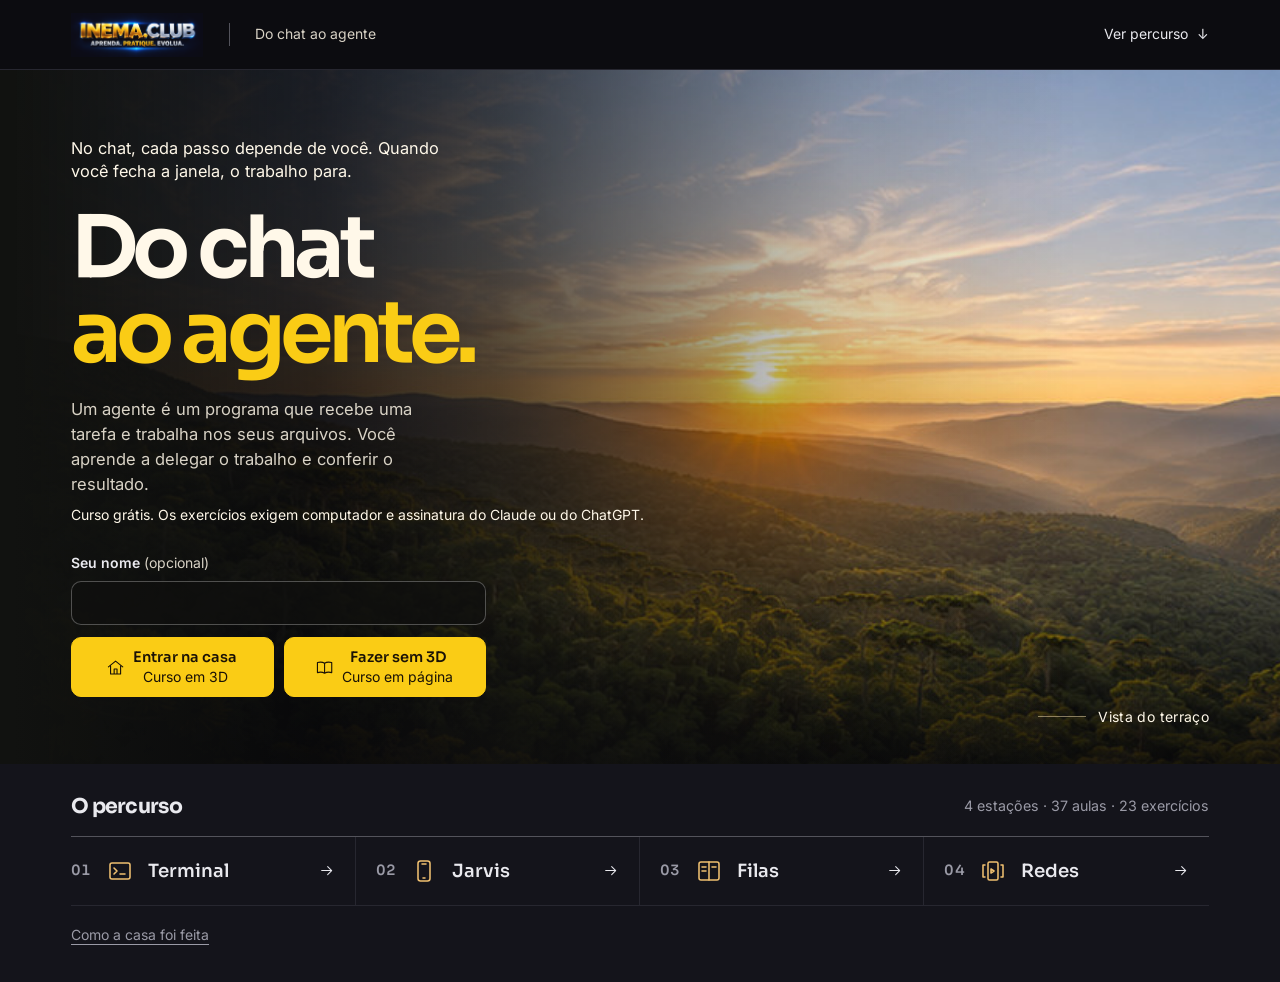
==== index.html @ ab0d3359 "feat: arckhe-do-chat-ao-agente-3d - Arckhé AI" ====
<!doctype html>
<html lang="pt-BR">
  <head>
    <meta charset="utf-8" />
    <meta name="viewport" content="width=device-width, initial-scale=1, viewport-fit=cover" />
    <meta
      name="description"
      content="Do chat ao agente. Estude e pratique em quatro estações numa casa de pedra e madeira na serra."
    />
    <title>Do chat ao agente 3D · INEMA.CLUB</title>
    <link rel="icon" href="./marca/logo-inema-club-quadrado.png" />
    <link rel="stylesheet" href="./src/estilo.css" />
    <script type="module" src="./src/principal.js"></script>
  </head>
  <body data-modo="entrada">
    <svg class="simbolos" aria-hidden="true" xmlns="http://www.w3.org/2000/svg">
      <symbol id="i-casa" viewBox="0 0 24 24"><path d="m2 11 10-8 10 8M5 10v11h14V10M10 21v-7h4v7" /></symbol>
      <symbol id="i-livro" viewBox="0 0 24 24">
        <path d="M12 6c-3-2-6-2-10-1v14c4-1 7-1 10 1 3-2 6-2 10-1V5c-4-1-7-1-10 1Zm0 0v14" />
      </symbol>
      <symbol id="i-mapa" viewBox="0 0 24 24">
        <path d="m2 5 7-2 6 3 7-2v15l-7 2-6-3-7 2V5Zm7-2v15m6-12v15" />
      </symbol>
      <symbol id="i-terminal" viewBox="0 0 24 24">
        <rect x="2" y="4" width="20" height="16" rx="2" />
        <path d="m6 9 3 3-3 3m6 0h5" />
      </symbol>
      <symbol id="i-jarvis" viewBox="0 0 24 24">
        <rect x="6" y="2" width="12" height="20" rx="2.5" />
        <path d="M10 5h4m-3 14h2" />
      </symbol>
      <symbol id="i-filas" viewBox="0 0 24 24">
        <rect x="2" y="3" width="20" height="18" rx="2" />
        <path d="M12 3v18M5 8h4m-4 4h4m6-4h4" />
      </symbol>
      <symbol id="i-redes" viewBox="0 0 24 24">
        <rect x="7" y="3" width="10" height="18" rx="1.5" />
        <path d="M4 6H2v12h2m16-12h2v12h-2m-10-8 3 2-3 2z" />
      </symbol>
      <symbol id="i-play" viewBox="0 0 24 24"><path d="m8 4 13 8-13 8z" /></symbol>
      <symbol id="i-seta" viewBox="0 0 24 24"><path d="M4 12h15m-6-6 6 6-6 6" /></symbol>
      <symbol id="i-fora" viewBox="0 0 24 24"><path d="M5 19 19 5M7 5h12v12" /></symbol>
      <symbol id="i-fechar" viewBox="0 0 24 24"><path d="m5 5 14 14M19 5 5 19" /></symbol>
    </svg>
    <a class="pular" href="#principal">Pular para o conteúdo</a>
    <header class="cabecalho">
      <div class="marca">
        <img src="./marca/logo-inema-club-horizontal.png" alt="INEMA.CLUB" /><span id="marca-titulo"
          >Do chat ao agente</span
        >
      </div>
      <nav aria-label="Navegação do curso">
        <a id="ver-percurso" href="#percurso">Ver percurso <span aria-hidden="true">↓</span></a>
        <button id="botao-modo" class="sutil" hidden></button>
        <button id="botao-mapa" hidden>
          <svg class="icone"><use href="#i-mapa" /></svg> Mapa<span class="extra"> do curso</span>
        </button>
      </nav>
    </header>
    <main id="principal" tabindex="-1">
      <section id="entrada" aria-labelledby="titulo-entrada">
        <div class="capa">
          <div class="vista" role="img" aria-label="Luz do fim da tarde sobre o vale da serra"></div>
          <div class="convite">
            <p class="promessa">No chat, cada passo depende de você. Quando você fecha a janela, o trabalho para.</p>
            <h1 id="titulo-entrada">Do chat<br /><em>ao agente.</em></h1>
            <p id="subtitulo">Um agente é um programa que recebe uma tarefa e trabalha nos seus arquivos. Você aprende a delegar o trabalho e conferir o resultado.</p>
            <p id="requisito">Curso grátis. Os exercícios exigem computador e assinatura do Claude ou do ChatGPT.</p>
            <form id="acesso">
              <label for="nome">Seu nome <span>(opcional)</span></label>
              <input id="nome" name="nome" maxlength="60" autocomplete="given-name" />
              <div class="entradas">
                <button class="forte" value="3d" aria-labelledby="entrar-nome" aria-describedby="entrar-modo" disabled>
                  <svg class="icone"><use href="#i-casa" /></svg> <span><span id="entrar-nome">Entrar na casa</span><small id="entrar-modo">Curso em 3D</small></span>
                </button>
                <button class="forte" value="sem-3d" aria-labelledby="ler-nome" aria-describedby="ler-modo" disabled>
                  <svg class="icone"><use href="#i-livro" /></svg> <span><span id="ler-nome">Fazer sem 3D</span><small id="ler-modo">Curso em página</small></span>
                </button>
              </div>
            </form>
          </div>
          <div class="legenda-vista"><span class="linha-sol" aria-hidden="true"></span>Vista do terraço</div>
        </div>
        <section id="percurso" class="percurso" aria-labelledby="titulo-percurso">
          <div class="titulo-percurso">
            <h2 id="titulo-percurso">O percurso</h2>
            <p id="inventario"></p>
          </div>
          <div id="indice-entrada" class="indice"></div>
          <a class="processo" href="./processo/">Como a casa foi feita</a>
        </section>
      </section>
      <section id="carga" aria-labelledby="titulo-carga" hidden>
        <h1 id="titulo-carga">Carregando a casa</h1>
        <progress id="medidor" max="100" value="0" aria-label="Carregamento da casa"></progress>
        <p id="percentual" role="status">0%</p>
        <button data-acao="leitura">Fazer sem 3D</button>
      </section>
      <section id="sala" aria-label="Casa na serra" hidden>
        <div id="cena"></div>
        <button id="marcador" data-acao="ir" hidden></button>
        <div class="hud-topo">
          <div class="placa" id="local">Sala</div>
          <button class="placa" data-acao="ajuda">Como se mover</button>
        </div>
        <div class="controles-sala">
          <div id="toque" aria-label="Controles de movimento">
            <button data-tecla="w" aria-label="Andar para a frente">↑</button>
            <button data-tecla="a" aria-label="Andar para a esquerda">←</button>
            <button data-tecla="s" aria-label="Andar para trás">↓</button>
            <button data-tecla="d" aria-label="Andar para a direita">→</button>
          </div>
          <div class="dock" id="dock">
            <div class="dock-texto">
              <span class="meta"></span><strong role="status"></strong><span class="dock-proxima" hidden></span><p class="fecho-longo" hidden></p>
            </div>
            <div class="dock-acoes"></div>
          </div>
        </div>
      </section>
      <section id="leitura" hidden aria-label="Curso sem 3D"></section>
      <p id="temporario" role="status" hidden>Seu progresso fica disponível enquanto esta página estiver aberta.</p>
      <div id="erro" role="alert" hidden>
        <p></p>
        <button onclick="location.reload()">Tentar de novo</button>
      </div>
      <noscript>Ative o JavaScript para abrir o curso e guardar os exercícios marcados.</noscript>
    </main>
    <dialog id="painel" aria-labelledby="titulo-painel">
      <div class="barra-painel">
        <span id="rotulo-painel"></span
        ><button id="fechar" aria-label="Fechar painel">
          <svg class="icone"><use href="#i-fechar" /></svg>
        </button>
        <p id="aviso-painel" role="status"></p>
      </div>
      <div id="corpo-painel"></div>
    </dialog>
    <div id="aviso" class="aviso" role="status" aria-live="polite"></div>
  </body>
</html>
---- src/estilo.css ----
@font-face {
  font-family: Sora;
  src: url('../assets/fontes/Sora.woff2') format('woff2');
  font-weight: 100 900;
  font-display: swap;
}
@font-face {
  font-family: Inter;
  src: url('../assets/fontes/Inter.woff2') format('woff2');
  font-weight: 100 900;
  font-display: swap;
}
:root {
  color-scheme: dark;
  --bg: #0c0c10;
  --bg2: #14141b;
  --card: #16161e;
  --line: #272730;
  --txt: #e9e9ee;
  --mut: #9a9aa6;
  --amb: #facc15;
  --mel: #f0c070;
  --tinta: #1a1206;
  --feito: #b8d9a9;
  --linha-forte: #53535b;
  --capa: #12120f;
  --claro: #fff8e9;
  --luz: #ffe7b3;
  --noite: #111210;
  --papel: #d8d2c5;
  --sombra: rgb(8 8 10 / 0.85);
  --fumaca: rgb(16 16 15 / 0.71);
  --nevoa: rgb(17 18 16 / 0.17);
  --janela: rgb(33 28 22 / 0.18);
  --bruma: rgb(254 232 183 / 0.48);
  --transparente: transparent;
  --bordo: rgb(255 255 255 / 0.27);
  --elevacao: rgb(0 0 0 / 0.4);
  --raio: 10px;
  --cartao: 14px;
  --tit: Sora, system-ui, sans-serif;
  --corpo: Inter, system-ui, sans-serif;
  --margem: clamp(20px, 5.55vw, 100px);
  --barra: 70px;
}
* {
  box-sizing: border-box;
}
[hidden] {
  display: none !important;
}
html {
  scroll-padding-top: calc(var(--barra) + 16px);
}
body {
  margin: 0;
  font: 400 16px/1.58 var(--corpo);
  color: var(--txt);
  background: var(--bg);
  overflow-wrap: anywhere;
}
body:has(dialog[open]) {
  overflow: hidden;
}
h1,
h2,
h3,
h4,
p,
ul,
ol,
figure {
  margin: 0;
}
h1,
h2,
h3,
h4,
strong {
  font-family: var(--tit);
}
h1,
h2,
h3,
h4 {
  line-height: 1.2;
  text-wrap: balance;
}
button,
input,
a {
  font: inherit;
}
button,
a {
  touch-action: manipulation;
}
button {
  display: inline-flex;
  align-items: center;
  justify-content: center;
  gap: 0.58em;
  min-height: 44px;
  padding: 0.62rem 1rem;
  background: var(--card);
  border: 1px solid var(--linha-forte);
  border-radius: var(--raio);
  color: var(--txt);
  cursor: pointer;
  font-size: 0.91rem;
  font-family: var(--tit);
  font-weight: 570;
  line-height: 1.28;
}
button:hover {
  background: var(--line);
  border-color: var(--mut);
}
button:disabled {
  opacity: 0.56;
  cursor: wait;
}
button.forte {
  background: var(--amb);
  border-color: var(--amb);
  color: var(--tinta);
}
button.forte:hover {
  background: var(--luz);
  border-color: var(--luz);
}
:where(button, a, input, summary, [tabindex]):focus-visible {
  outline: 3px solid var(--amb);
  outline-offset: 3px;
}
:where(main, h2)[tabindex='-1']:focus {
  outline: none;
}
a {
  color: var(--amb);
  text-underline-offset: 4px;
}
.icone {
  width: 1.18em;
  height: 1.18em;
  fill: none;
  stroke: currentColor;
  stroke-width: 1.55;
  stroke-linecap: round;
  stroke-linejoin: round;
  flex: none;
  vertical-align: -0.2em;
}
.simbolos {
  position: absolute;
  width: 0;
  height: 0;
  overflow: hidden;
}
.pular {
  position: fixed;
  top: -90px;
  left: 1rem;
  padding: 12px;
  background: var(--bg);
  z-index: 10;
}
.pular:focus {
  top: 6px;
}
.cabecalho {
  position: sticky;
  top: 0;
  z-index: 4;
  height: var(--barra);
  display: flex;
  align-items: center;
  justify-content: space-between;
  padding: 0 var(--margem);
  background: var(--bg);
  border-bottom: 1px solid var(--line);
  gap: 10px;
}
.marca,
nav {
  display: flex;
  align-items: center;
  gap: clamp(10px, 2vw, 30px);
}
.marca img {
  mix-blend-mode: screen;
  display: block;
  width: 132px;
  height: 44px;
  object-fit: contain;
}
.marca span {
  border-left: 1px solid var(--linha-forte);
  padding-left: clamp(12px, 2vw, 26px);
  color: var(--papel);
  font-size: 14px;
}
nav a {
  font-size: 14px;
  color: var(--txt);
  text-decoration: none;
  display: inline-flex;
  align-items: center;
  gap: 0.65em;
  min-height: 44px;
}
nav a:hover {
  text-decoration: underline;
}
.sutil {
  background: var(--transparente);
  border-color: var(--transparente);
  color: var(--mut);
}
.capa {
  position: relative;
  isolation: isolate;
  display: flex;
  align-items: center;
  min-height: clamp(580px, 73svh, 855px);
  overflow: hidden;
  background: var(--capa);
}
.vista {
  position: absolute;
  inset: 0;
  z-index: -2;
  background: var(--capa) url('../assets/ambiente/vale-panorama.jpg') 14% 54% / max(2350px, 215vw) auto no-repeat;
}
.capa:before {
  content: '';
  position: absolute;
  inset: 0;
  z-index: -1;
  background:
    linear-gradient(
      90deg,
      var(--noite) 1%,
      var(--sombra) 25%,
      var(--fumaca) 39%,
      var(--nevoa) 66%,
      var(--transparente) 84%
    ),
    linear-gradient(0deg, var(--sombra), var(--transparente) 25%);
}
.convite {
  padding: clamp(38px, 5.2vw, 85px) var(--margem);
  max-width: 780px;
}
.promessa {
  max-width: 37ch;
  color: var(--claro);
  font-size: clamp(1rem, 1.27vw, 1.27rem);
  line-height: 1.45;
  text-wrap: pretty;
}
h1 {
  font-size: clamp(4rem, 6.7vw, 6rem);
  font-weight: 650;
  letter-spacing: -0.065em;
  line-height: 0.99;
}
.convite h1 {
  margin: 22px 0;
  color: var(--claro);
}
.convite h1 em {
  color: var(--amb);
  font-style: normal;
}
#subtitulo {
  font-size: 1.03rem;
  color: var(--papel);
  max-width: 38ch;
  line-height: 1.5;
}
#requisito { margin-top: 8px; color: var(--claro); font-size: 14px; }
#acesso {
  margin-top: 26px;
  max-width: 415px;
}
label {
  display: block;
  font-size: 14px;
  font-weight: 600;
}
label span {
  color: var(--papel);
  font-weight: 400;
}
input {
  width: 100%;
  margin: 6px 0 12px;
  min-height: 44px;
  padding: 0.55em 0.8em;
  color: var(--claro);
  background: var(--fumaca);
  border: 1px solid var(--bordo);
  border-radius: var(--raio);
}
.entradas {
  display: grid;
  grid-template-columns: 1fr 1fr;
  gap: 10px;
}
.entradas button {
  min-height: 47px;
}
.legenda-vista {
  display: flex;
  align-items: center;
  gap: 12px;
  position: absolute;
  bottom: 36px;
  right: var(--margem);
  color: var(--claro);
  font-size: 14px;
  letter-spacing: 0.025em;
}
.linha-sol {
  width: 48px;
  height: 1px;
  background: var(--bruma);
}
.percurso {
  padding: 30px var(--margem) 35px;
  background: var(--bg2);
}
.titulo-percurso,
.indice button,
.linha-mapa,
.saida,
.video-convite,
.acoes-finais {
  display: flex;
  align-items: center;
  justify-content: space-between;
  gap: 16px;
}
.titulo-percurso {
  margin-bottom: 17px;
}
.titulo-percurso h2 {
  font-size: 1.28rem;
  letter-spacing: -0.035em;
}
.titulo-percurso p,
.meta,
.ordem,
.material p,
small,
.linha-mapa span,
.contagem {
  color: var(--mut);
  font-size: 0.89rem;
}
.indice {
  display: grid;
  grid-template-columns: repeat(4, 1fr);
  border-top: 1px solid var(--linha-forte);
  border-bottom: 1px solid var(--line);
}
.indice button {
  justify-content: flex-start;
  border: 0;
  border-right: 1px solid var(--line);
  border-radius: 0;
  min-height: 68px;
  background: var(--transparente);
  padding: 10px 20px;
}
.indice button:first-child {
  padding-left: 0;
}
.indice button:last-child {
  border-right: 0;
}
.indice button:hover {
  background: var(--card);
}
.indice button .icone:first-of-type {
  color: var(--mel);
  width: 24px;
  height: 24px;
}
.indice button .icone:last-child {
  margin-left: auto;
  width: 16px;
}
.indice strong {
  font-size: 1.14rem;
  font-weight: 560;
}
.ordem {
  font-variant-numeric: tabular-nums;
  letter-spacing: 0.03em;
}
#carga {
  width: min(440px, 100%);
  margin: 18vh auto;
  padding: 25px;
}
#carga h1 {
  font-size: 2.3rem;
}
progress {
  width: 100%;
  height: 5px;
  border: none;
  accent-color: var(--amb);
  margin-top: 26px;
}
#percentual {
  margin: 8px 0 24px;
}
#sala {
  height: calc(100svh - var(--barra));
  min-height: 0;
  height: calc(100dvh - var(--barra));
  position: relative;
  isolation: isolate;
  background: var(--capa);
}
#cena,
#cena canvas {
  display: block;
  width: 100%;
  height: 100%;
}
#cena canvas {
  touch-action: none;
  cursor: default;
}
#cena canvas.interativo { cursor: pointer; }
#cena canvas:active {
  cursor: grabbing;
}
#cena canvas:focus { outline: none; }
#cena canvas.foco-tab:focus { outline: 3px solid var(--amb); outline-offset: -4px; }
.hud-topo {
  position: absolute;
  left: 3vw;
  right: 3vw;
  top: 18px;
  display: flex;
  justify-content: space-between;
  align-items: start;
  pointer-events: none;
}
.placa {
  color: var(--claro);
  background: var(--sombra);
  border: 1px solid var(--bordo);
  border-radius: var(--raio);
  font-size: 14px;
  padding: 8px 13px;
  pointer-events: auto;
}
.controles-sala {
  position: absolute;
  inset: auto max(12px, env(safe-area-inset-right)) max(12px, env(safe-area-inset-bottom)) max(12px, env(safe-area-inset-left));
  display: grid;
  gap: 8px;
  align-items: end;
  pointer-events: none;
}
.dock {
  justify-self: center;
  display: flex;
  align-items: center;
  gap: 18px;
  max-width: 100%;
  padding: 10px 14px;
  border: 1px solid var(--bordo);
  border-radius: var(--cartao);
  background: var(--sombra);
  color: var(--claro);
  pointer-events: auto;
}
.dock-texto { min-width: 0; max-width: 55ch; }
.dock .meta, .dock strong { display: block; }
.dock .meta, .fecho-longo { color: var(--papel); font-size: 14px; }
.dock strong { font-weight: 540; line-height: 1.38; }
.dock-acoes { display: flex; align-items: center; flex-wrap: wrap; gap: 6px; }
#toque {
  display: none;
  justify-self: start;
  grid-template-columns: repeat(3, 44px);
  gap: 3px;
  pointer-events: auto;
}
#marcador {
  min-height: 30px;
  border: 1px solid var(--bordo);
  gap: 0;
  position: absolute;
  top: 0;
  left: 0;
  white-space: nowrap;
  width: max-content;
  color: var(--luz);
  background: var(--sombra);
  border-radius: var(--raio);
  font: 500 14px var(--corpo);
  padding: 5px 10px;
}
#marcador::before {
  content: '';
  display: inline-block;
  width: 7px; height: 7px; margin-right: 7px; border-radius: 100%;
  background: var(--mel); box-shadow: 0 0 8px var(--mel);
}
#marcador[data-direcao="esquerda"]::before,
#marcador[data-direcao="direita"]::before {
  border-radius: 0;
  clip-path: polygon(100% 0, 100% 100%, 0 50%);
}
#marcador[data-direcao="direita"]::before { transform: rotate(180deg); }
#toque button {
  font: 500 20px/1 var(--corpo);
  background: var(--sombra);
  color: var(--claro);
  padding: 0;
  touch-action: none;
}
#toque button:first-child {
  grid-column: 2;
}
#toque button:nth-child(2) {
  grid-column: 1;
}
@media (any-pointer: coarse), (max-width: 620px), (max-width: 820px) and (max-height: 500px) {
  #toque {
    display: grid;
  }
}
dialog {
  position: fixed;
  inset: 0 0 0 auto;
  margin: 0;
  padding: 0;
  border: 0;
  border-left: 1px solid var(--linha-forte);
  width: min(690px, 100%);
  max-width: 100%;
  height: 100dvh;
  scrollbar-gutter: stable;
  max-height: 100dvh;
  background: var(--bg2);
  color: var(--txt);
  overscroll-behavior: contain;
}
dialog::backdrop {
  background: var(--fumaca);
}
.barra-painel {
  position: sticky;
  top: 0;
  z-index: 1;
  display: flex;
  align-items: center;
  justify-content: space-between;
  padding: 9px clamp(18px, 3.4vw, 52px);
  background: var(--bg2);
  border-bottom: 1px solid var(--line);
  font-size: 14px;
  color: var(--mut);
}
.barra-painel button {
  width: 44px;
  padding: 0;
  border-color: var(--line);
}
#corpo-painel {
  padding: clamp(22px, 4vw, 54px) clamp(20px, 3.6vw, 54px) 72px;
}
#corpo-painel h2,
.capitulo h2 {
  font-size: clamp(2rem, 3.2vw, 3.35rem);
  line-height: 1.08;
  letter-spacing: -0.045em;
}
#corpo-painel h2 + p,
.capitulo h2 + p {
  margin-top: 18px;
}
#corpo-painel h3,
.capitulo h3 {
  font-size: 1.23rem;
  letter-spacing: -0.025em;
  margin-top: 28px;
  margin-bottom: 8px;
}
#corpo-painel h4,
.capitulo h4 {
  font-size: 1rem;
  margin: 20px 0 5px;
}
#corpo-painel p,
.capitulo p {
  max-width: 70ch;
}
.pagina-leitura {
  display: grid;
  grid-template-columns: minmax(175px, 235px) minmax(0, 740px);
  gap: clamp(32px, 7vw, 110px);
  max-width: 1230px;
  margin: auto;
  padding: 52px var(--margem);
}
.sumario {
  align-self: start;
  position: sticky;
  top: calc(var(--barra) + 30px);
  display: grid;
  justify-items: stretch;
  border-top: 2px solid var(--amb);
  padding-top: 18px;
}
.sumario h2 {
  font-size: 1.18rem;
}
.sumario p {
  color: var(--mut);
  font-size: 14px;
  margin: 5px 0 18px;
}
.sumario button {
  justify-content: flex-start;
  background: var(--transparente);
  border: 0;
  border-radius: 0;
  border-bottom: 1px solid var(--line);
  padding: 14px 2px;
}
.sumario button:hover {
  color: var(--amb);
}
.capitulo {
  scroll-margin-top: 14px;
  padding: 8px 0 52px;
  border-bottom: 1px solid var(--linha-forte);
}
.capitulo + .capitulo {
  padding-top: 52px;
}
.sequencia {
  display: flex;
  align-items: center;
  gap: 10px;
  color: var(--mel);
  margin-bottom: 14px;
}
.intro-leitura,
.entrada-est {
  font-size: 1.13rem;
  line-height: 1.62;
}
.contagem {
  margin-top: 14px;
}
.video {
  padding: 20px 0;
  margin: 26px 0;
  border-top: 1px solid var(--linha-forte);
  border-bottom: 1px solid var(--line);
}
.video .video-convite h3 {
  margin: 0.35rem 0 0;
}
.video button {
  flex: none;
}
video {
  display: block;
  width: 100%;
  aspect-ratio: 16/9;
  background: var(--bg);
  border-radius: var(--raio);
  margin-bottom: 12px;
}
.grupo-leitura {
  margin: 32px 0;
}
.grupo-leitura h3 small {
  font: 400 14px var(--corpo);
  margin-left: 0.45em;
}
details {
  border-bottom: 1px solid var(--line);
}
details:first-of-type {
  border-top: 1px solid var(--line);
}
summary {
  min-height: 54px;
  display: grid;
  grid-template-columns: 2ch 1fr auto 9px;
  gap: 12px;
  align-items: center;
  cursor: pointer;
  padding: 12px 3px;
  line-height: 1.45;
  font-weight: 540;
  list-style: none;
}
summary::-webkit-details-marker {
  display: none;
}
summary:after {
  content: '';
  width: 7px;
  height: 7px;
  border-right: 1.6px solid var(--mut);
  border-bottom: 1.6px solid var(--mut);
  transform: rotate(45deg);
  justify-self: end;
  margin-right: 2px;
}
details[open] > summary:after {
  transform: rotate(225deg);
}
summary:hover,
details[open] > summary {
  color: var(--claro);
  background: var(--card);
}
summary .ordem,
summary small {
  font-weight: 400;
}
.miolo {
  padding: 2px 10px 22px 30px;
}
.miolo p + p,
.miolo ol,
.miolo ul {
  margin: 12px 0;
}
.miolo :is(ol, ul) {
  padding-left: 1.4em;
}
.miolo li + li {
  margin-top: 0.35em;
}
.pronto {
  margin: 18px 0 16px;
  padding: 16px 18px;
  background: var(--card);
  border-radius: var(--raio);
}
.pronto h3,
.pronto h4,
.miolo .pronto h4,
#corpo-painel .pronto h3 {
  margin: 0 0 5px;
  color: var(--mel);
}
.miolo button[aria-pressed='true'] {
  color: var(--feito);
  border-color: var(--feito);
}
details:has([aria-pressed='true']) summary small {
  color: var(--feito);
}
.codigo {
  margin: 15px 0;
  padding: 12px;
  border-radius: var(--raio);
  background: var(--bg);
  border: 1px solid var(--line);
}
.codigo button {
  display: flex;
  margin-left: auto;
}
pre {
  max-width: 100%;
  overflow: auto;
  tab-size: 2;
  line-height: 1.5;
  margin: 8px 0 0;
  padding: 4px;
}
code {
  font:
    400 0.91em/1.5 ui-monospace,
    monospace;
  color: var(--luz);
  overflow-wrap: anywhere;
}
blockquote {
  margin: 16px 0;
  padding-left: 16px;
  border-left: 1px solid var(--mel);
  color: var(--papel);
}
.rolar-tabela {
  max-width: 100%;
  overflow: auto;
  margin: 14px 0;
}
table {
  border-collapse: collapse;
  font-size: 14px;
}
td,
th {
  border: 1px solid var(--linha-forte);
  padding: 6px 9px;
  text-align: left;
}
.externo {
  display: inline-flex;
  align-items: center;
  gap: 0.3rem;
  max-width: 100%;
  word-break: break-word;
}
.material {
  padding: 17px 0;
  border-bottom: 1px solid var(--line);
}
.material h4,
#corpo-painel .material h4,
.capitulo .material h4 {
  margin: 4px 0 6px;
}
.material p {
  font-size: 1rem;
}
.partidas {
  display: grid;
  gap: 0;
}
.partida {
  display: grid;
  grid-template-columns: minmax(0,1fr) auto;
  align-items: center;
  gap: 12px;
  padding: 14px 0;
  border-bottom: 1px solid var(--line);
}
.partida p { color: var(--papel); }
@media (max-width: 620px) {
  .partida { grid-template-columns: 1fr; justify-items: start; }
}
.acoes-finais {
  justify-content: start;
  flex-wrap: wrap;
  margin-top: 18px;
}
.retorno:not(:empty) {
  margin: 20px 0;
  color: var(--mel);
}
.planta {
  width: 100%;
  max-height: 215px;
  margin: 16px 0;
  background: var(--card);
  border-radius: var(--cartao);
}
.mapa-casa { background: var(--card); border-radius: var(--cartao); }
.mapa-casa .planta { margin: 0; max-height: 260px; display: block; }
.paredes-mapa { stroke: var(--papel); stroke-width: .1; fill: none; stroke-linejoin: round; }
.degraus-mapa { stroke-width: .055; }
.nome-terraco, .pin text { fill: var(--txt); font: 600 .79px var(--corpo); }
.pin circle { fill: var(--bg); stroke: var(--mut); stroke-width: .05; }
.pin.aceso circle { stroke: var(--feito); }
.voce { fill: var(--amb); stroke: var(--tinta); stroke-width: .085; }
.mapa-casa figcaption { padding: 4px 12px 10px; font-size: 14px; text-align: center; }
.mapa-casa i { display: inline-block; width: 9px; height: 9px; transform: rotate(45deg); background: var(--amb); }
.recomendada {
  font-weight: 600;
  color: var(--mel);
  margin: 12px 0;
}
.linha-mapa {
  display: grid;
  grid-template-columns: auto 1fr auto;
  padding: 15px 0;
  border-top: 1px solid var(--line);
}
#corpo-painel .linha-mapa h3,
#corpo-painel .saida h3 {
  margin: 0 0 3px;
}
.destino {
  outline: 1px solid var(--mel);
  outline-offset: 2px;
}
.saida {
  margin: 20px 0;
  padding: 18px;
  background: var(--card);
  border-radius: var(--cartao);
}
.fecho-vista {
  height: 150px;
  margin: 0 0 25px;
  background: url('../assets/ambiente/vale-panorama.jpg') 23% 56% / 165% auto;
  border-radius: var(--cartao);
}
#corpo-painel .pergunta {
  font-size: 1.65rem;
  color: var(--mel);
}
.pergunta ~ button {
  margin-top: 18px;
}
.aviso:not(:empty),
#temporario,
#erro {
  padding: 12px 18px;
  border: 1px solid var(--linha-forte);
  border-radius: var(--raio);
  background: var(--bg);
  color: var(--txt);
}
.aviso:not(:empty) {
  position: fixed;
  bottom: 106px;
  left: 50%;
  transform: translateX(-50%);
  z-index: 5;
  max-width: min(540px, 92vw);
  width: max-content;
}
#temporario,
#erro {
  margin: 16px var(--margem);
}
#erro button {
  margin-top: 10px;
}
.hud-topo { flex-wrap: wrap; row-gap: 4px; }
.hud-topo #temporario { width: 100%; margin: 0; font-size: 14px; }
@media (max-width: 820px) {
  .indice button {
    gap: 8px;
    padding: 10px;
  }
  .indice button .icone:last-child {
    display: none;
  }
  .pagina-leitura {
    gap: 32px;
    grid-template-columns: 150px minmax(0, 1fr);
    padding: 32px 22px;
  }
}
@media (max-width: 620px) {
  :root {
    --barra: 59px;
  }
  .cabecalho {
    padding: 0 15px;
  }
  .marca img {
    width: 102px;
    height: 37px;
  }
  .marca span,
  .extra {
    display: none;
  }
  nav {
    gap: 4px;
  }
  nav button {
    padding: 0.55em 0.65em;
  }
  .sutil {
    color: var(--txt);
  }
  .capa {
    min-height: 0;
    display: block;
  }
  .vista {
    background-size: 1600px auto;
    background-position: 31% 57%;
  }
  .capa:before {
    background:
      linear-gradient(0deg, var(--noite) 5%, var(--sombra) 41%, var(--fumaca) 63%, var(--nevoa) 92%),
      linear-gradient(90deg, var(--fumaca), var(--transparente) 90%);
  }
  .convite {
    padding: 74px 22px 23px;
    max-width: 100%;
  }
  .convite h1 {
    font-size: clamp(3.7rem, 13vw, 4.7rem);
    margin: 18px 0;
  }
  .promessa {
    max-width: 30ch;
  }
  .legenda-vista {
    top: 14px;
    bottom: auto;
    right: 20px;
    font-size: 14px;
  }
  .linha-sol {
    width: 23px;
  }
  #subtitulo {
    max-width: 35ch;
  }
  #acesso {
    margin-top: 22px;
  }
  .entradas {
    gap: 7px;
  }
  .entradas button {
    font-size: 14px;
    padding: 0.6em 0.28em;
    gap: 6px;
  }
  .percurso {
    padding: 20px;
  }
  .titulo-percurso {
    display: block;
  }
  .titulo-percurso p {
    margin-top: 4px;
  }
  .indice {
    grid-template-columns: repeat(2, 1fr);
  }
  .indice button {
    min-height: 49px;
    justify-content: flex-start;
    padding: 8px 4px !important;
    border: 0;
    border-bottom: 1px solid var(--line);
  }
  .indice strong {
    font-size: 1rem;
  }
  .hud-topo {
    left: 12px;
    right: 12px;
    top: 12px;
  }
  .pagina-leitura {
    display: block;
    padding: 24px 20px;
  }
  .sumario {
    display: none;
  }
  .video-convite,
  .saida {
    align-items: flex-start;
    flex-direction: column;
  }
  .capitulo + .capitulo {
    padding-top: 34px;
  }
  .miolo {
    padding: 0 2px 18px;
  }
  .linha-mapa {
    gap: 9px;
  }
  .linha-mapa button {
    padding: 8px;
  }
  summary {
    gap: 8px;
  }
}
@media (prefers-reduced-motion: no-preference) {
  button,
  a {
    transition:
      background-color 0.16s,
      color 0.16s,
      border-color 0.16s;
  }
  dialog[open] {
    animation: abrir 0.23s ease-out;
  }
  @keyframes abrir {
    from {
      transform: translateX(24px);
      opacity: 0.72;
    }
    to {
      transform: translateX(0);
      opacity: 1;
    }
  }
}
#aviso-painel:not(:empty) {
  grid-column: 1 / -1;
  padding: 6px 0 2px;
  color: var(--luz);
}
.barra-painel { display: grid; grid-template-columns: 1fr auto; padding: 8px 12px; }
.entradas small { display: block; color: inherit; font: 400 14px/1.4 var(--corpo); }
.ajuda-exercicio { margin: 12px 0; padding: 12px 16px; border: 1px solid var(--linha-forte); border-radius: var(--raio); }
.ajuda-exercicio strong { color: var(--mel); }
.ajuda-exercicio p { margin: 4px 0; }
button.termo {
  display: inline; min-height: 0; padding: 0; border: none; border-radius: 0;
  color: inherit; background: none; font: inherit; letter-spacing: inherit; line-height: inherit;
  text-decoration: underline dotted var(--mel); text-underline-offset: .16em;
  cursor: help;
}
.definicao {
  position: fixed; z-index: 9; width: max-content; max-width: min(32ch, calc(100vw - 16px));
  padding: 10px 14px; border-radius: var(--raio); border: 1px solid var(--mel);
  background: var(--card); color: var(--claro); font: 400 1rem/1.5 var(--corpo);
}
.rolar-tabela { min-width: 0; overflow-x: auto; }
.rolar-tabela table { min-width: 28rem; overflow-wrap: normal; word-break: normal; }
.rolar-tabela :is(a, code) { overflow-wrap: normal; word-break: normal; }
@media (max-width: 620px), (max-height: 500px) {
  .controles-sala { gap: 6px; }
  .dock { flex-direction: column; align-items: stretch; width: 100%; gap: 5px; padding: 8px 10px; }
  .fecho-longo { display: none; }
  .dock strong { font-size: 14px; }
  .dock-acoes { flex-wrap: nowrap; }
  .dock-acoes button { min-width: 0; min-height: 44px; padding: 4px 8px; font-size: 14px; }
}
@media (max-width: 620px) {
  #leitura .sumario { display: block; position: sticky; top: var(--barra); z-index: 1; border: 0; padding: 8px 0; background: var(--bg); }
  #leitura .capitulo { scroll-margin-top: 4rem; }
  #leitura .sumario h2, #leitura .sumario button { display: none; }
  #leitura .sumario p { margin: 0; color: var(--mel); }
}
@media (orientation: landscape) and (any-pointer: coarse), (orientation: landscape) and (max-width: 820px) and (max-height: 500px) {
  .controles-sala { grid-template-columns: auto minmax(0,1fr); }
  .dock { justify-self: end; width: fit-content; }
}
@media (orientation: landscape) and (max-height: 500px) {
  .dock, #toque button { background: var(--fumaca); }
}
@media (orientation: portrait) and (max-width: 620px) {
  #toque { gap: 0; margin-left: clamp(-6px, calc(env(safe-area-inset-left) - 12px), 0px); }
  #toque button {
    font-size: 16px;
    border: 4px solid transparent;
    background: var(--fumaca) padding-box;
  }
}
#passos { font-size: clamp(2.15rem, 4vw, 3.35rem); letter-spacing: -.04em; }
#passos + ol { margin: 1.5rem 0 2.5rem; padding-left: 1.4rem; }
#passos + ol li + li { margin-top: .65rem; }
.processo {
  display: inline-block;
  margin-top: 18px;
  color: var(--mut);
  font-size: 14px;
}

.dock-proxima { display: block; font-size: 14px; color: var(--mel); }
.dica-tabela { display: none; }

@media (any-pointer: coarse), (max-width: 620px), (max-width: 820px) and (max-height: 500px) {
  #marcador, button.termo, .externo, a.processo { min-height: 44px; }
  button.termo, a.processo { display: inline-flex; align-items: center; vertical-align: middle; }
}
@media (max-width: 480px) {
  .dica-tabela { display: block; color: var(--papel); font-size: 14px; }
}
@media (orientation: landscape) and (max-height: 500px) and (max-width: 940px) {
  :root { --barra: 46px; }
  .cabecalho { padding-inline: 16px; }
  .marca img { width: 98px; height: 32px; }
  .marca span { display: none; }
  .capa { min-height: calc(100svh - var(--barra)); }
  .convite {
    width: 100%; max-width: none; padding: 16px 24px;
    display: grid; grid-template-columns: 1fr 1fr; align-items: center; gap: 8px 24px;
  }
  .promessa, .convite h1, #subtitulo, #requisito { grid-column: 1; }
  .convite h1 { margin: 0; font-size: clamp(32px, 5vw, 44px); }
  .convite h1 br { display: none; }
  .convite h1 em::before { content: ' '; }
  .promessa, #subtitulo { font-size: 14px; line-height: 1.4; }
  #acesso { grid-column: 2; grid-row: 1 / 5; margin: 0; padding: 12px; border-radius: var(--raio); background: var(--sombra); }
  .entradas { grid-template-columns: 1fr; gap: 6px; }
  .entradas button { min-height: 44px; padding: 4px 10px; }
  .entradas button > span { display: flex; gap: 8px; align-items: baseline; }
  .legenda-vista { display: none; }
  .hud-topo { top: 6px; }
}
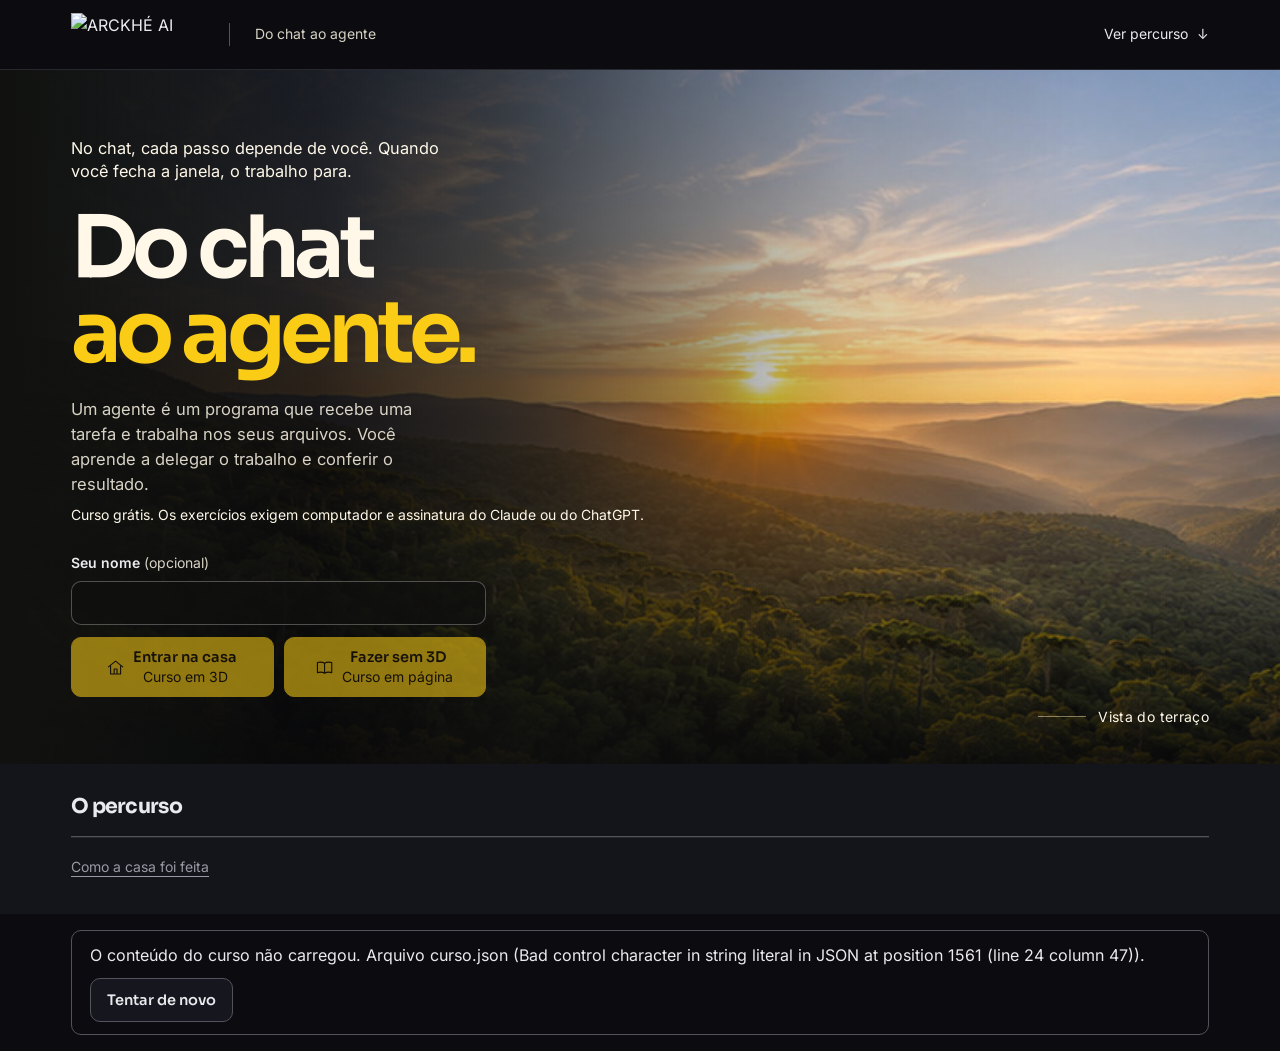
==== commit 770d5259: "fix: substituir INEMA por ARCKHÉ" ====
--- a/index.html
+++ b/index.html
@@ -7,8 +7,8 @@
       name="description"
       content="Do chat ao agente. Estude e pratique em quatro estações numa casa de pedra e madeira na serra."
     />
-    <title>Do chat ao agente 3D · INEMA.CLUB</title>
-    <link rel="icon" href="./marca/logo-inema-club-quadrado.png" />
+    <title>Do chat ao agente 3D · ARCKHÉ AI</title>
+    <link rel="icon" href="./marca/logo-ARCKHÉ-club-quadrado.png" />
     <link rel="stylesheet" href="./src/estilo.css" />
     <script type="module" src="./src/principal.js"></script>
   </head>
@@ -45,7 +45,7 @@
     <a class="pular" href="#principal">Pular para o conteúdo</a>
     <header class="cabecalho">
       <div class="marca">
-        <img src="./marca/logo-inema-club-horizontal.png" alt="INEMA.CLUB" /><span id="marca-titulo"
+        <img src="./marca/logo-ARCKHÉ-club-horizontal.png" alt="ARCKHÉ AI" /><span id="marca-titulo"
           >Do chat ao agente</span
         >
       </div>
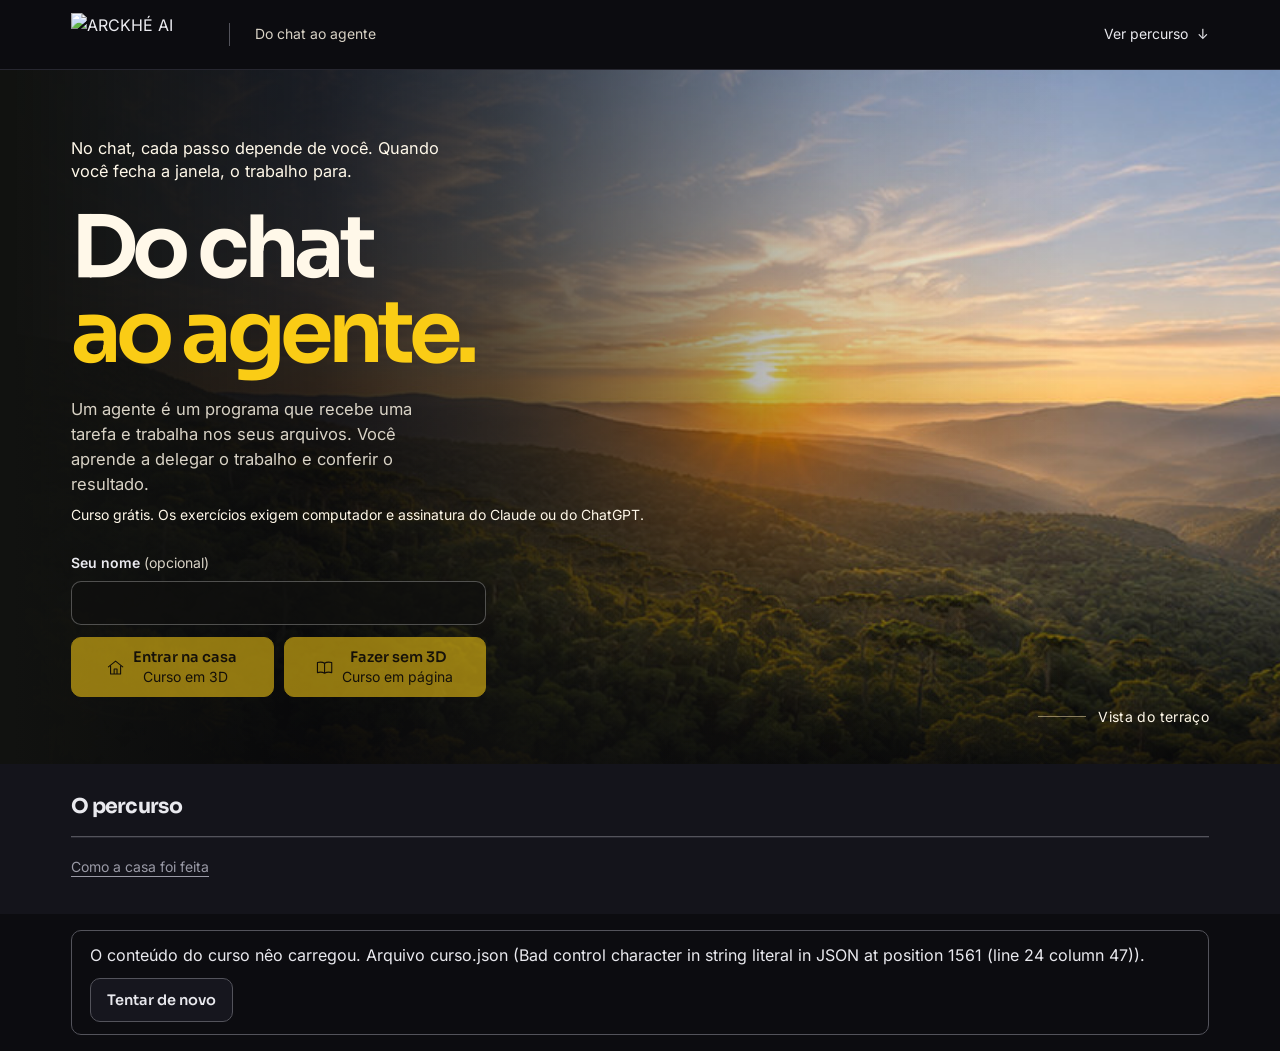
==== commit 66174465: "fix: corrigir encoding UTF-8 + branding ARCKHÉ" ====
--- a/index.html
+++ b/index.html
@@ -49,7 +49,7 @@
           >Do chat ao agente</span
         >
       </div>
-      <nav aria-label="Navegação do curso">
+      <nav aria-label="Navegaçêo do curso">
         <a id="ver-percurso" href="#percurso">Ver percurso <span aria-hidden="true">↓</span></a>
         <button id="botao-modo" class="sutil" hidden></button>
         <button id="botao-mapa" hidden>
